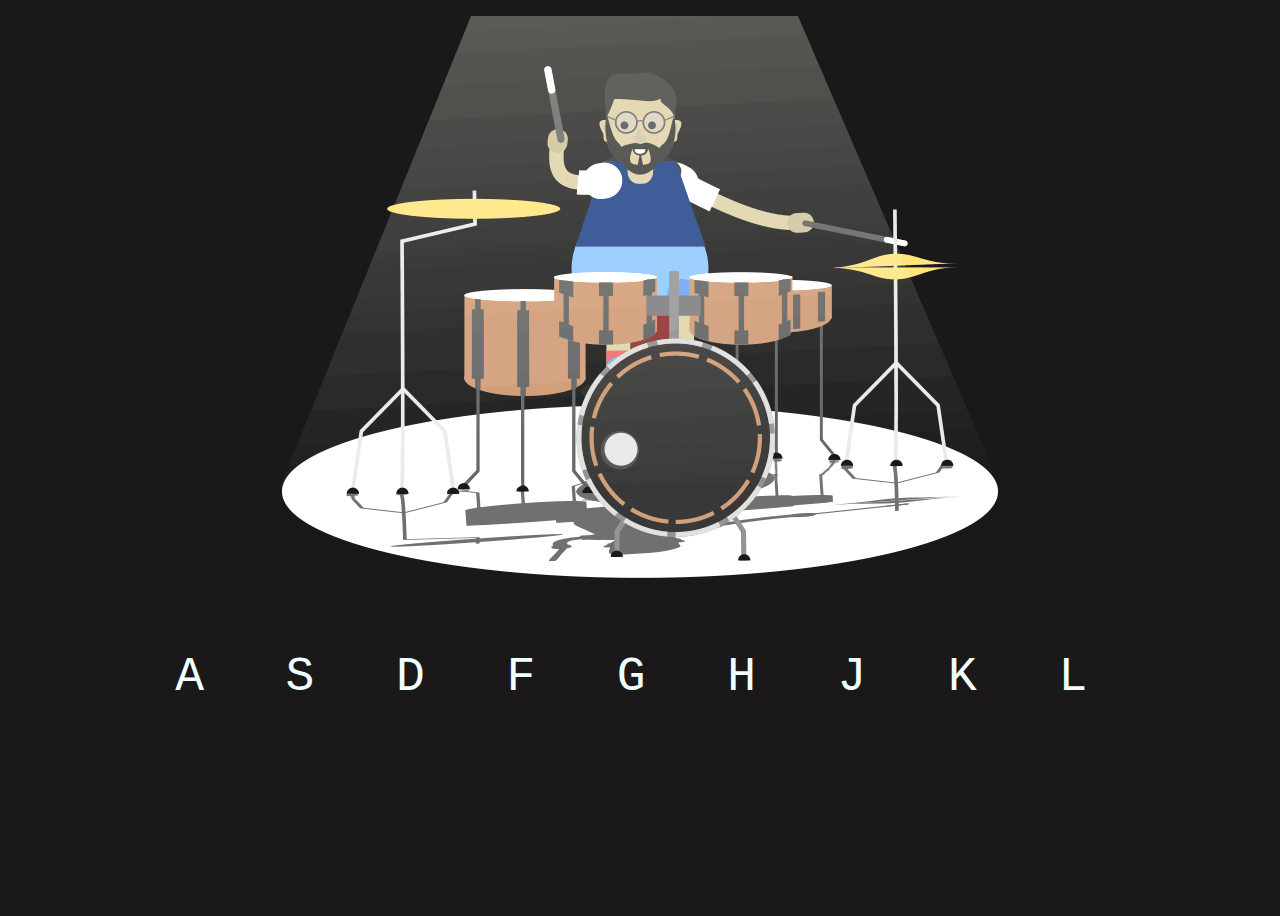
==== index.html @ 0ecbe725 "created drum player [non-responsive]" ====
<!DOCTYPE html>
<html lang="en">

<head>
  <meta charset="UTF-8">
  <meta http-equiv="X-UA-Compatible" content="IE=edge">
  <meta name="viewport" content="width=device-width, initial-scale=1.0">
  <link rel="stylesheet" href="index.css">
  <link rel="icon" type="image/png" href="/somewhere/myicon.png" />
  
  <title>Document</title>
</head>

<body>
  <div class="keys">


    <div data-key="65" class="key">
      <kbd>A</kbd>
    </div>
    <div data-key="83" class="key">
      <kbd>S</kbd>
    </div>
    <div data-key="68" class="key">
      <kbd>D</kbd>
    </div>
    <div data-key="70" class="key">
      <kbd>F</kbd>
    </div>
    <div data-key="71" class="key">
      <kbd>G</kbd>
    </div>

    <div data-key="72" class="key">
      <kbd>H</kbd>
    </div>
    <div data-key="74" class="key">
      <kbd>J</kbd>

    </div>
    <div data-key="75" class="key">
      <kbd>K</kbd>
    </div>
    <div data-key="76" class="key">
      <kbd>L</kbd>
    </div>

  </div>


  <audio data-key="65" src="sounds/clap.wav"></audio>
  <audio data-key="83" src="sounds/hihat.wav"></audio>
  <audio data-key="68" src="sounds/kick.wav"></audio>
  <audio data-key="70" src="sounds/openhat.wav"></audio>
  <audio data-key="71" src="sounds/boom.wav"></audio>
  <audio data-key="72" src="sounds/ride.wav"></audio>
  <audio data-key="74" src="sounds/snare.wav"></audio>
  <audio data-key="75" src="sounds/tom.wav"></audio>
  <audio data-key="76" src="sounds/tink.wav"></audio>

   
  <script>


    function play(e) {
      const audio = document.querySelector(`audio[data-key="${e.keyCode}"]`);
      const key = document.querySelector(`div[data-key="${e.keyCode}"]`);
      if (!audio)
        return;

      key.classList.add('playing');
      audio.currentTime = 0;
      audio.play();
      
      setTimeout(function(){
        key.classList.remove('playing');
      },250);
    }

    

    window.addEventListener('keydown', play);

  </script>
</body>

</html>
---- index.css ----
*{
    padding: 0;
    margin: 0;
}

body{
    background-color: rgb(26, 24, 24);
}

.keys{
    height: 24rem;
    margin-top: 1rem;
    background-position-x: center;
  
    background-image: url("./new_drum.gif");  
    
    background-repeat: no-repeat;

    display: flex;
    flex: 1;
    min-height: 100vh;
    align-items: center;
    justify-content: center;

    font-size: 1.2rem;
    text-transform: uppercase;
    letter-spacing: .1rem;
    color: #ffc600;
}


.key kbd{
    font-size: 3rem;
} 
.mar{
    margin-left:-1%;
}
.key {
    padding: .7rem 2rem;
    margin-top: 33%;
    color: azure;
    margin-right: 1rem;
}

.playing {
  transform: scale(1.1);
  border-color: #ffc600;
  box-shadow: 0 0 1rem #ffc600;
}

kbd {
  display: block;
  font-size: 4rem;
}

.sound {
  font-size: 1.2rem;
  text-transform: uppercase;
  letter-spacing: .1rem;
  color: #ffc600;
}
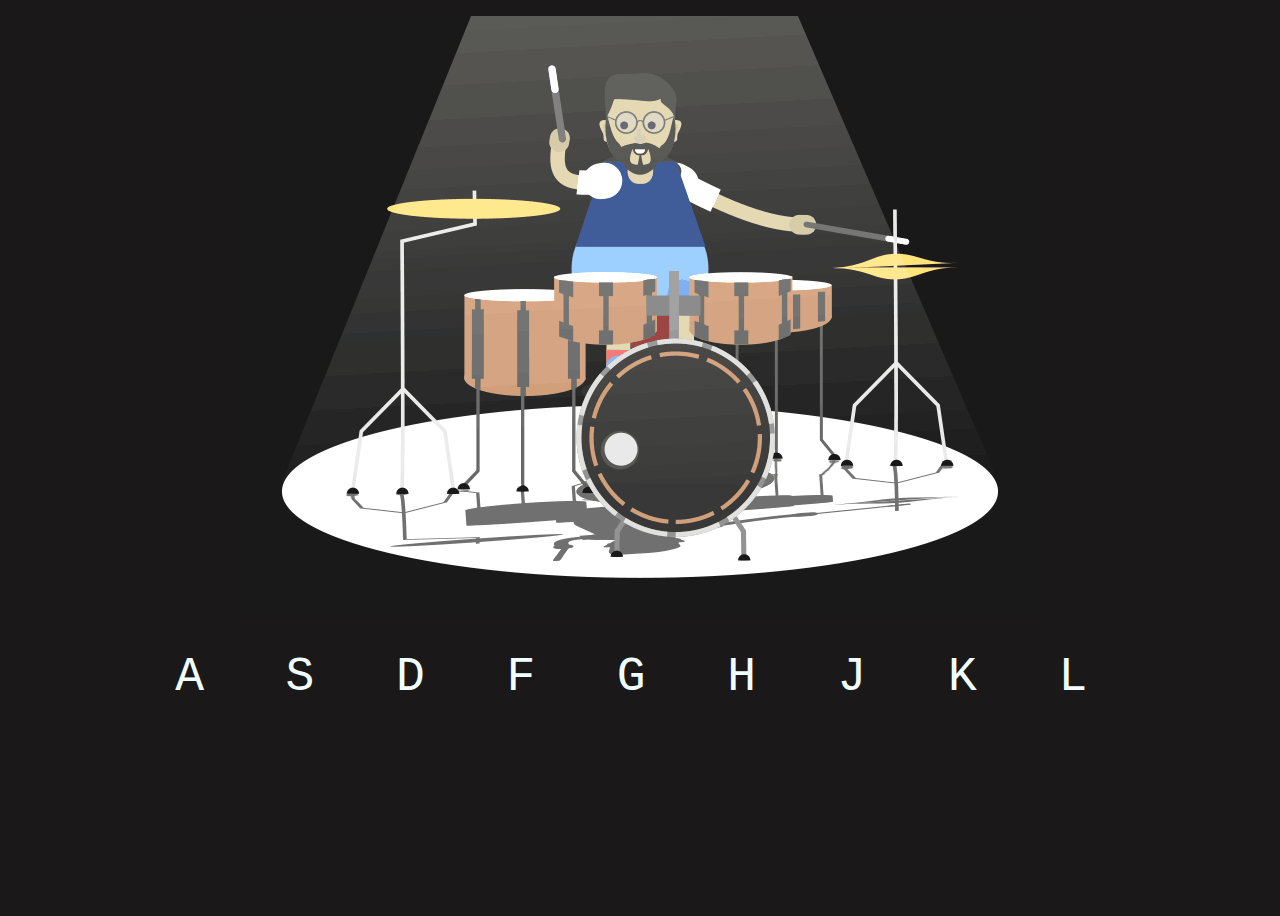
==== commit 784c2e52: "changed title" ====
--- a/index.html
+++ b/index.html
@@ -8,7 +8,7 @@
   <link rel="stylesheet" href="index.css">
   <link rel="icon" type="image/png" href="/somewhere/myicon.png" />
   
-  <title>Document</title>
+  <title>drum-player</title>
 </head>
 
 <body>
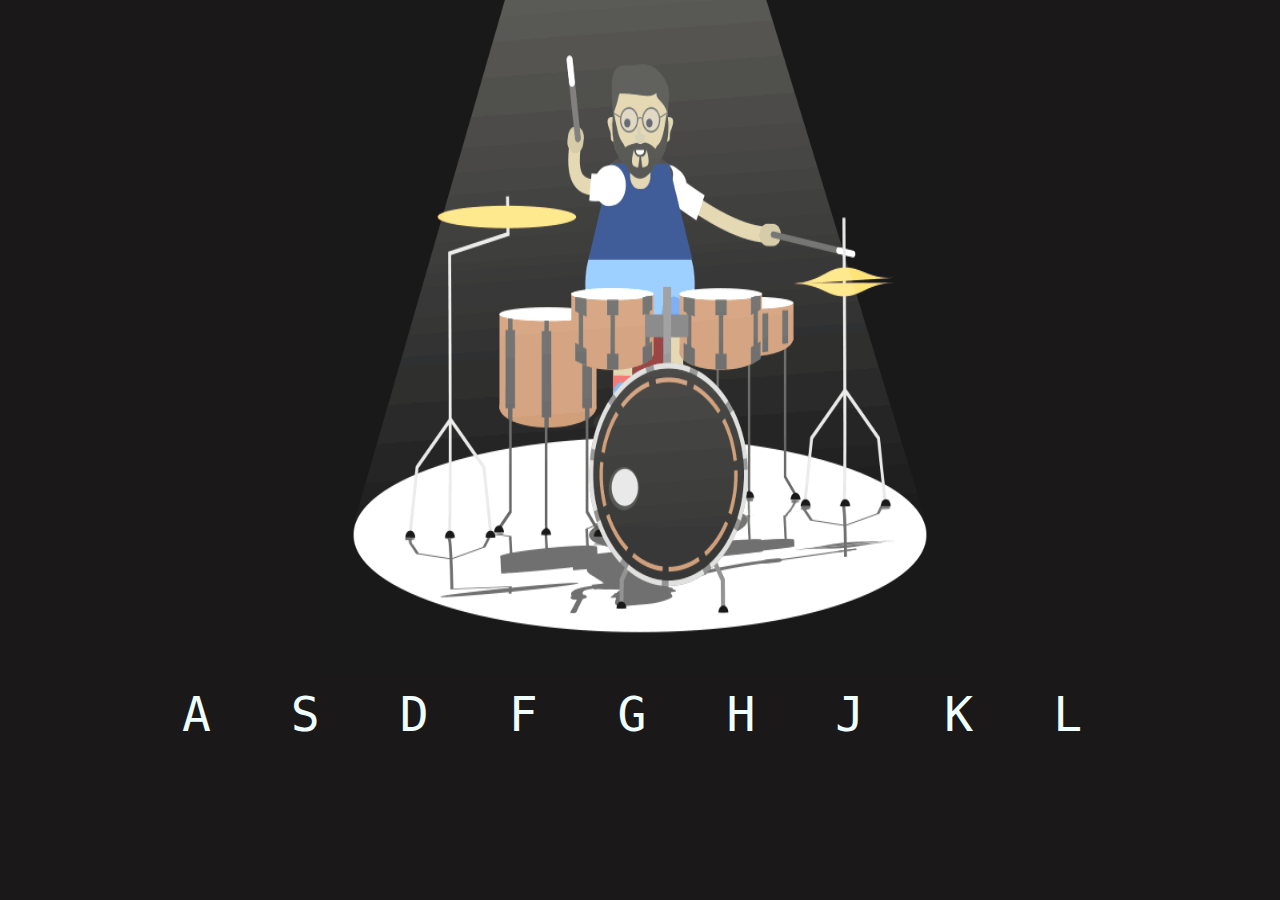
==== commit 9b8ec40e: "added some responsiveness" ====
--- a/index.html
+++ b/index.html
@@ -13,8 +13,11 @@
 
 <body>
   <div class="keys">
+    <img src="./new_drum.gif" alt="">
+  </div>
 
-
+  <div class="main">
+    
     <div data-key="65" class="key">
       <kbd>A</kbd>
     </div>
@@ -44,7 +47,6 @@
     <div data-key="76" class="key">
       <kbd>L</kbd>
     </div>
-
   </div>
 
 
--- a/index.css
+++ b/index.css
@@ -1,43 +1,71 @@
 *{
     padding: 0;
     margin: 0;
+    box-sizing: border-box;
 }
-
+html{
+  font-size: 16px;
+}
 body{
     background-color: rgb(26, 24, 24);
+   
 }
 
 .keys{
-    height: 24rem;
-    margin-top: 1rem;
-    background-position-x: center;
-  
-    background-image: url("./new_drum.gif");  
-    
-    background-repeat: no-repeat;
-
-    display: flex;
-    flex: 1;
-    min-height: 100vh;
-    align-items: center;
+    height: 75vh;
+     display: flex;
     justify-content: center;
-
-    font-size: 1.2rem;
-    text-transform: uppercase;
-    letter-spacing: .1rem;
-    color: #ffc600;
+    align-items: center
 }
 
+.keys img{
+    height: 75vh;
+    width: 50vw;
+}
 
+@media only screen and (max-width: 800px) {
+.keys img{
+    height: 75vh;
+    width: 70vw;
+}
+
+html{
+  font-size: 10px;
+}
+}
+@media only screen and (max-width: 1100px) {
+.keys img{
+    height: 75vh;
+    width: 60vw;
+}
+
+html{
+  font-size: 10px;
+}
+}
+@media only screen and (max-width: 600px) {
+.keys img{
+    height: 75vh;
+    width: 60vw;
+}
+
+html{
+  font-size: 5px;
+}
+}
+
+.main{
+  display: flex;
+  justify-content: center;
+  align-items: center;
+}
 .key kbd{
     font-size: 3rem;
 } 
-.mar{
-    margin-left:-1%;
-}
+
 .key {
     padding: .7rem 2rem;
-    margin-top: 33%;
+   
     color: azure;
     margin-right: 1rem;
 }
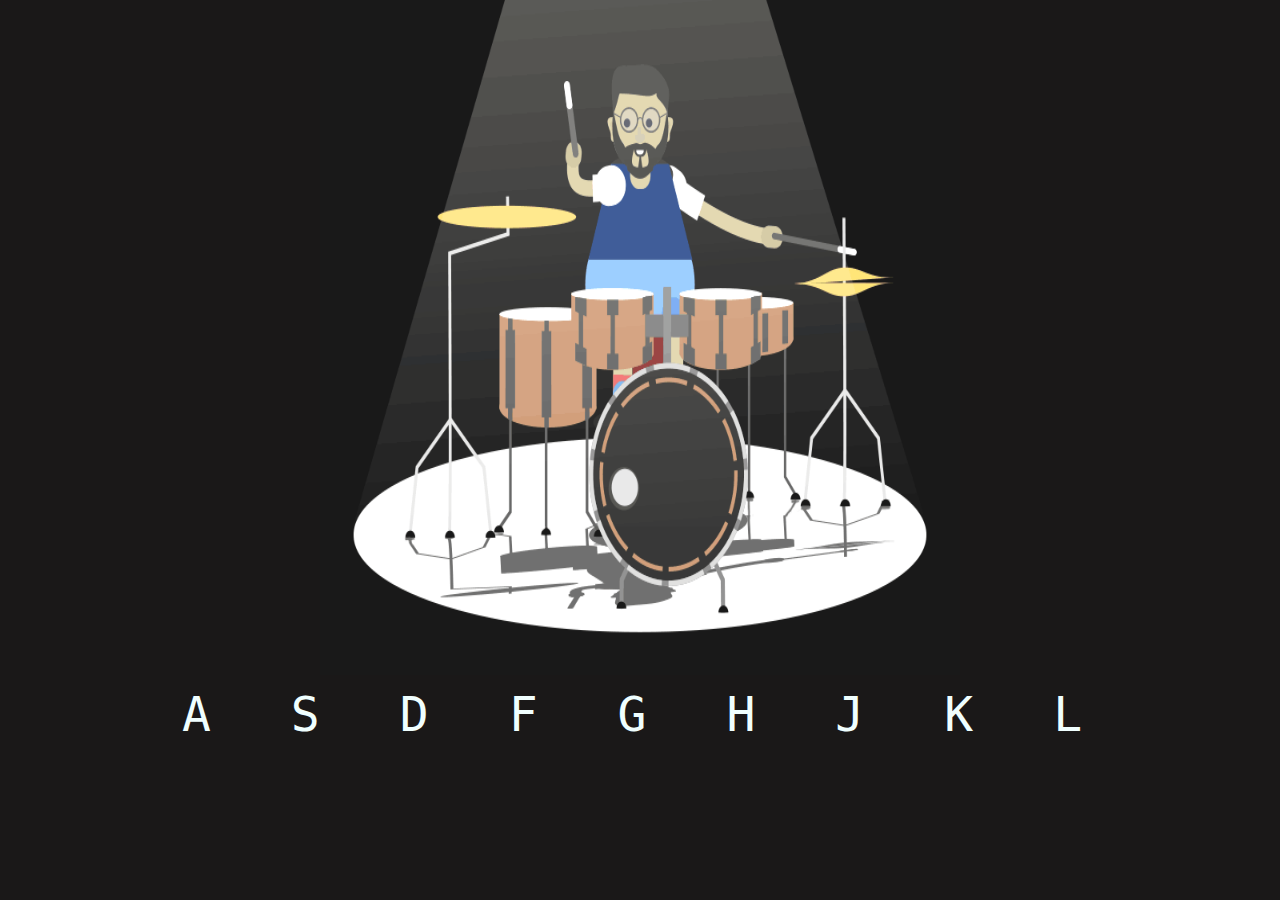
==== commit 74bd458f: "added mobile version" ====
--- a/index.html
+++ b/index.html
@@ -18,33 +18,33 @@
 
   <div class="main">
     
-    <div data-key="65" class="key">
+    <div data-key="65" class="key" onclick=clickPlay(65)>
       <kbd>A</kbd>
     </div>
-    <div data-key="83" class="key">
+    <div data-key="83" class="key" onclick=clickPlay(83)>
       <kbd>S</kbd>
     </div>
-    <div data-key="68" class="key">
+    <div data-key="68" class="key" onclick=clickPlay(68)>
       <kbd>D</kbd>
     </div>
-    <div data-key="70" class="key">
+    <div data-key="70" class="key" onclick=clickPlay(70)>
       <kbd>F</kbd>
     </div>
-    <div data-key="71" class="key">
+    <div data-key="71" class="key" onclick=clickPlay(71)>
       <kbd>G</kbd>
     </div>
 
-    <div data-key="72" class="key">
+    <div data-key="72" class="key" onclick=clickPlay(72)>
       <kbd>H</kbd>
     </div>
-    <div data-key="74" class="key">
+    <div data-key="74" class="key" onclick=clickPlay(74)>
       <kbd>J</kbd>
 
     </div>
-    <div data-key="75" class="key">
+    <div data-key="75" class="key" onclick=clickPlay(75)>
       <kbd>K</kbd>
     </div>
-    <div data-key="76" class="key">
+    <div data-key="76" class="key" onclick=clickPlay(76)>
       <kbd>L</kbd>
     </div>
   </div>
@@ -63,9 +63,8 @@
    
   <script>
 
-
     function play(e) {
-      const audio = document.querySelector(`audio[data-key="${e.keyCode}"]`);
+    const audio = document.querySelector(`audio[data-key="${e.keyCode}"`);
       const key = document.querySelector(`div[data-key="${e.keyCode}"]`);
       if (!audio)
         return;
@@ -80,8 +79,23 @@
     }
 
     
+    function clickPlay(id){
+      
+        const audio = document.querySelector(`audio[data-key="${id}"`);
+        const key = document.querySelector(`div[data-key="${id}"]`);
+      key.classList.add('playing');
+      audio.currentTime = 0;
+      audio.play();
+      
+      setTimeout(function(){
+        key.classList.remove('playing');
+      },250);
+
+    }
+    
 
     window.addEventListener('keydown', play);
+    
 
   </script>
 </body>
--- a/index.css
+++ b/index.css
@@ -65,11 +65,15 @@
 
 .key {
     padding: .7rem 2rem;
-   
+    cursor: pointer;
     color: azure;
     margin-right: 1rem;
 }
-
+.key:hover{
+   transform: scale(1.1);
+  border-color: #ffc600;
+  box-shadow: 0 0 1rem #ffc600;
+}
 .playing {
   transform: scale(1.1);
   border-color: #ffc600;
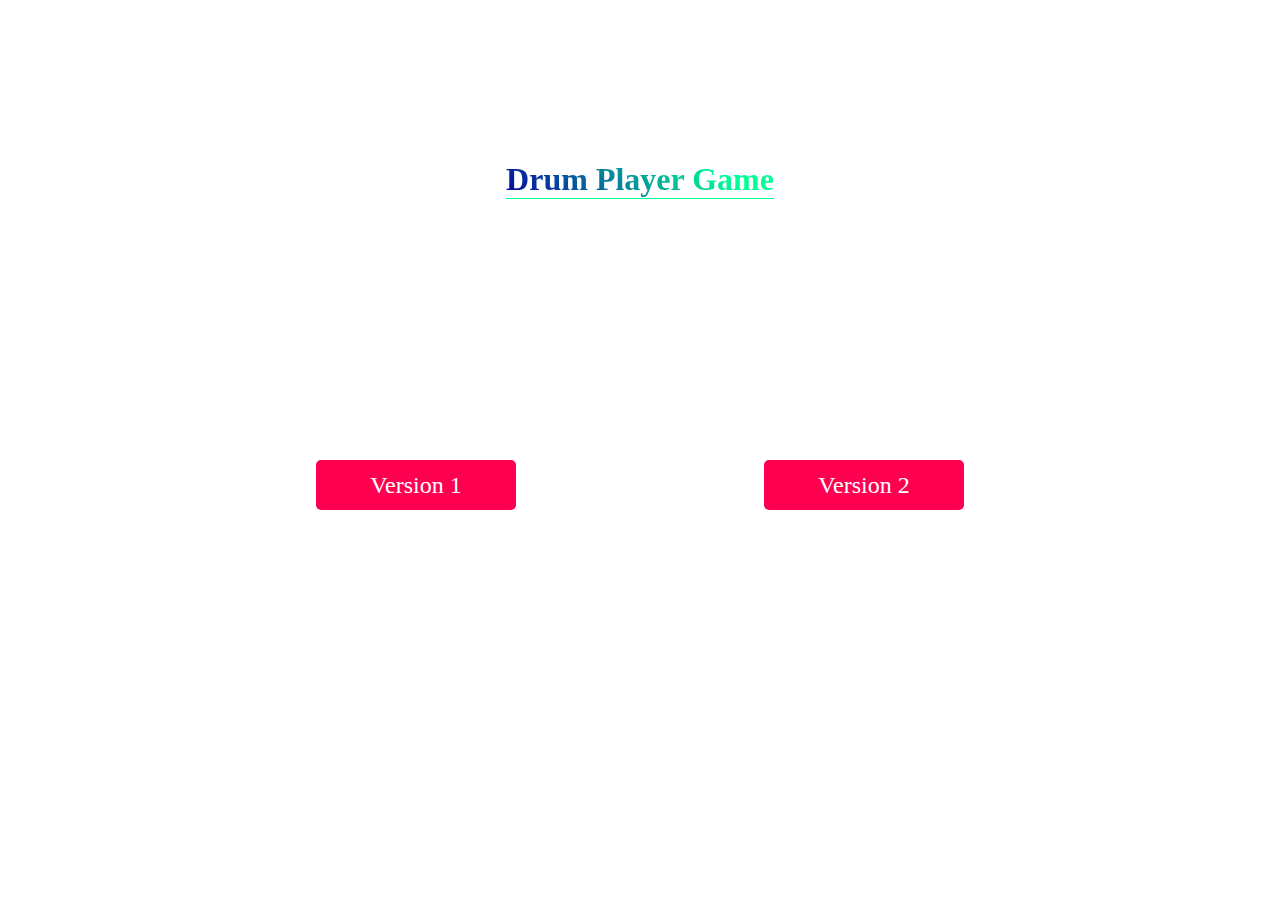
==== commit 39b557ed: "added second version" ====
--- a/index.html
+++ b/index.html
@@ -12,92 +12,21 @@
 </head>
 
 <body>
-  <div class="keys">
-    <img src="./new_drum.gif" alt="">
-  </div>
-
-  <div class="main">
-    
-    <div data-key="65" class="key" onclick=clickPlay(65)>
-      <kbd>A</kbd>
+  <!-- Version1 and Version 2 -->
+  <h1> Drum Player Game </h1>
+  <div class="timeline">
+    <div class="version">
+        <p>
+          <a class="version1" target="_blank" href="./version1.html">Version 1</a>
+        </p>
     </div>
-    <div data-key="83" class="key" onclick=clickPlay(83)>
-      <kbd>S</kbd>
-    </div>
-    <div data-key="68" class="key" onclick=clickPlay(68)>
-      <kbd>D</kbd>
-    </div>
-    <div data-key="70" class="key" onclick=clickPlay(70)>
-      <kbd>F</kbd>
-    </div>
-    <div data-key="71" class="key" onclick=clickPlay(71)>
-      <kbd>G</kbd>
-    </div>
-
-    <div data-key="72" class="key" onclick=clickPlay(72)>
-      <kbd>H</kbd>
-    </div>
-    <div data-key="74" class="key" onclick=clickPlay(74)>
-      <kbd>J</kbd>
-
-    </div>
-    <div data-key="75" class="key" onclick=clickPlay(75)>
-      <kbd>K</kbd>
-    </div>
-    <div data-key="76" class="key" onclick=clickPlay(76)>
-      <kbd>L</kbd>
+    <div class="version">
+        
+        <p>
+          <a class="version2" target="_blank" href="./version2.html">Version 2</a>
+        </p>
     </div>
   </div>
-
-
-  <audio data-key="65" src="sounds/clap.wav"></audio>
-  <audio data-key="83" src="sounds/hihat.wav"></audio>
-  <audio data-key="68" src="sounds/kick.wav"></audio>
-  <audio data-key="70" src="sounds/openhat.wav"></audio>
-  <audio data-key="71" src="sounds/boom.wav"></audio>
-  <audio data-key="72" src="sounds/ride.wav"></audio>
-  <audio data-key="74" src="sounds/snare.wav"></audio>
-  <audio data-key="75" src="sounds/tom.wav"></audio>
-  <audio data-key="76" src="sounds/tink.wav"></audio>
-
-   
-  <script>
-
-    function play(e) {
-    const audio = document.querySelector(`audio[data-key="${e.keyCode}"`);
-      const key = document.querySelector(`div[data-key="${e.keyCode}"]`);
-      if (!audio)
-        return;
-
-      key.classList.add('playing');
-      audio.currentTime = 0;
-      audio.play();
-      
-      setTimeout(function(){
-        key.classList.remove('playing');
-      },250);
-    }
-
-    
-    function clickPlay(id){
-      
-        const audio = document.querySelector(`audio[data-key="${id}"`);
-        const key = document.querySelector(`div[data-key="${id}"]`);
-      key.classList.add('playing');
-      audio.currentTime = 0;
-      audio.play();
-      
-      setTimeout(function(){
-        key.classList.remove('playing');
-      },250);
-
-    }
-    
-
-    window.addEventListener('keydown', play);
-    
-
-  </script>
 </body>
 
 </html>--- a/index.css
+++ b/index.css
@@ -1,93 +1,66 @@
-*{
-    padding: 0;
-    margin: 0;
-    box-sizing: border-box;
-}
-html{
-  font-size: 16px;
-}
-body{
-    background-color: rgb(26, 24, 24);
-   
+* {
+	margin: 0;
+	padding: 0;
+	box-sizing: border-box;
 }
 
-.keys{
-    height: 75vh;
-     display: flex;
-    justify-content: center;
-    align-items: center
+body {
+	display: flex;
+	justify-content: center;
+	align-items: center;
+	height: 100vh;
+	flex-direction: column;
 }
 
-.keys img{
-    height: 75vh;
-    width: 50vw;
+.timeline {
+	display: flex;
+	height: 60%;
+	justify-content: center;
+	align-items: center;
 }
 
-@media only screen and (max-width: 800px) {
-.keys img{
-    height: 75vh;
-    width: 70vw;
+.version {
+	margin: 1.5rem;
+	width: 400px;
+	display: flex;
+	flex-direction: column;
+	justify-content: center;
+	align-items: center;
 }
 
-html{
-  font-size: 10px;
-}
-}
-@media only screen and (max-width: 1100px) {
-.keys img{
-    height: 75vh;
-    width: 60vw;
+h1 {
+	text-align: center;
+	margin: 1rem;
+	background: -webkit-linear-gradient(45deg, #09009f, #00ff95 80%);
+	-webkit-background-clip: text;
+	-webkit-text-fill-color: transparent;
+	border-bottom: 1px solid #00ff95;
 }
 
-html{
-  font-size: 10px;
+a {
+	text-decoration: none;
+	width: 200px;
+	display: flex;
+	justify-content: center;
+	align-items: center;
+	height: 50px;
+	border: none;
+	border-radius: 5px;
+	background-color: rgb(255, 0, 80);
+	color: white;
+	font-size: 1.5rem;
+	box-shadow: inset 0 0 0 0 rgb(222, 246, 5);
+	transition: ease-out 0.3s;
 }
+.version1:hover {
+	background-color: rgb(255, 0, 80);
+	box-shadow: inset 200px 0 0 0 rgb(222, 246, 5);
+	color: black;
+	font-weight: 700;
 }
-@media only screen and (max-width: 600px) {
-.keys img{
-    height: 75vh;
-    width: 60vw;
+.version2:hover {
+	background-color: rgb(255, 0, 80);
+	box-shadow: inset -200px 0 0 0 rgb(222, 246, 5);
+	color: black;
+	font-weight: 700;
 }
-
-html{
-  font-size: 5px;
-}
-}
-
-.main{
-  display: flex;
-  justify-content: center;
-  align-items: center;
-}
-.key kbd{
-    font-size: 3rem;
-} 
-
-.key {
-    padding: .7rem 2rem;
-    cursor: pointer;
-    color: azure;
-    margin-right: 1rem;
-}
-.key:hover{
-   transform: scale(1.1);
-  border-color: #ffc600;
-  box-shadow: 0 0 1rem #ffc600;
-}
-.playing {
-  transform: scale(1.1);
-  border-color: #ffc600;
-  box-shadow: 0 0 1rem #ffc600;
-}
-
-kbd {
-  display: block;
-  font-size: 4rem;
-}
-
-.sound {
-  font-size: 1.2rem;
-  text-transform: uppercase;
-  letter-spacing: .1rem;
-  color: #ffc600;
-}
